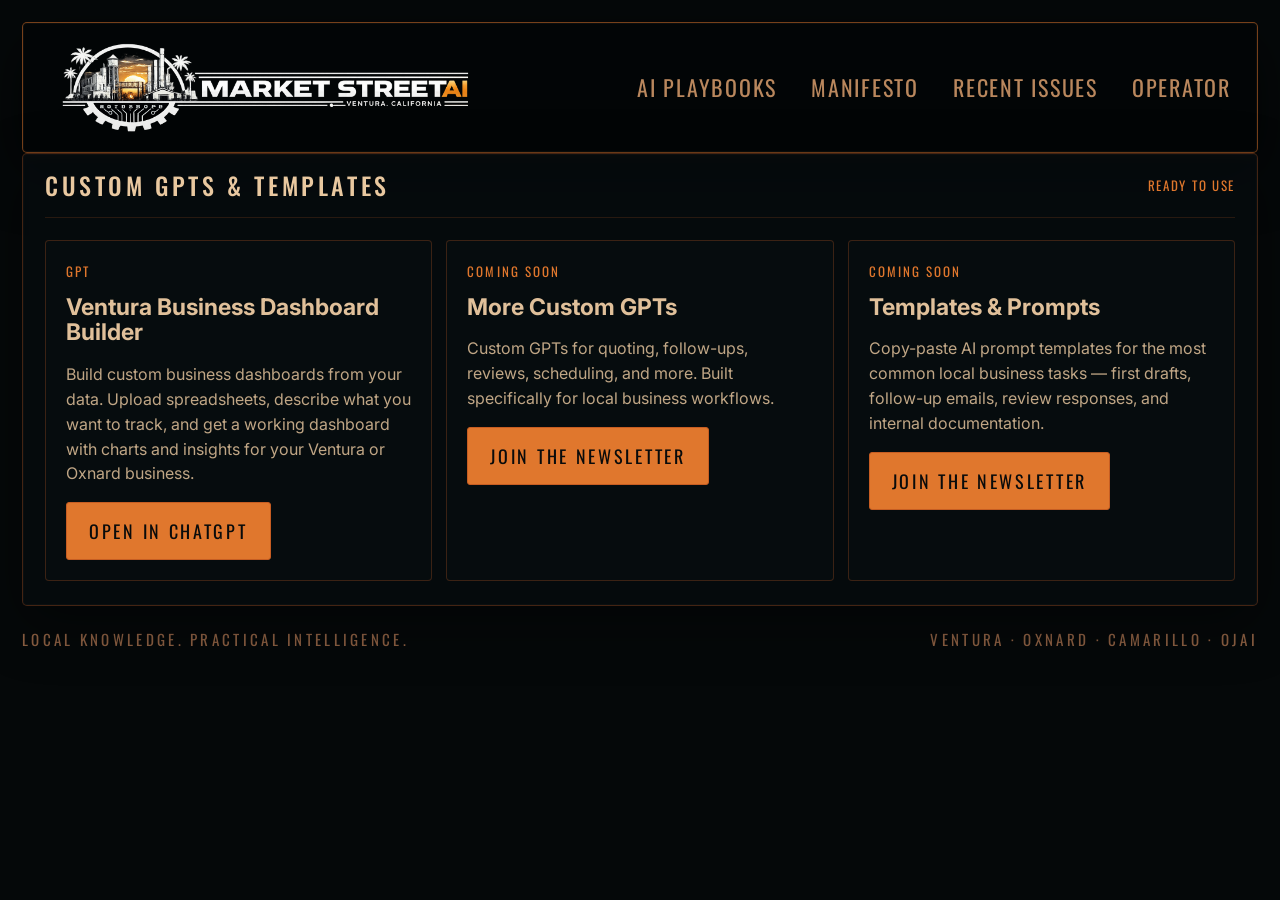
==== gpts.html @ b94c28df "Add Custom GPTs & Templates page with Ventura Business Dashboard Builder - New gpts.html page matchi" ====
<!DOCTYPE html>
<html lang="en">
<head>
  <meta charset="utf-8">
  <meta name="viewport" content="width=device-width, initial-scale=1">
  <title>Custom GPTs &amp; Templates — Market Street AI</title>
  <meta name="description" content="Custom GPTs and templates built for local business workflows. Ready to use, free to access.">
  <link rel="icon" href="data:image/svg+xml,%3Csvg xmlns='http://www.w3.org/2000/svg' viewBox='0 0 64 64'%3E%3Crect width='64' height='64' fill='%23050809'/%3E%3Cpath d='M13 50V14h10l9 19 9-19h10v36H40V34l-6 13h-4l-6-13v16H13Z' fill='%23e0772d'/%3E%3C/svg%3E">
  <link rel="preconnect" href="https://fonts.googleapis.com">
  <link rel="preconnect" href="https://fonts.gstatic.com" crossorigin>
  <link href="https://fonts.googleapis.com/css2?family=Inter:wght@400;500;600;700;800&family=Oswald:wght@400;500;600;700&display=swap" rel="stylesheet">
  <link rel="stylesheet" href="styles.css">
</head>
<body>
  <div class="page-shell">
    <header class="site-header">
      <a class="brand" href="/" aria-label="Market Street AI home">
        <img src="Logos/white.png" alt="Market Street AI">
      </a>
      <nav class="main-nav" aria-label="Primary navigation">
        <a href="/playbooks.html">AI Playbooks</a>
        <a href="/manifesto.html">Manifesto</a>
        <a href="/#sample">Recent Issues</a>
        <a href="/#operator">Operator</a>
      </nav>
    </header>

    <main>
      <section class="sample-section" id="gpts">
        <div class="panel-heading">
          <h2>Custom GPTs &amp; Templates</h2>
          <span>Ready to use</span>
        </div>
        <div class="sample-grid">
          <article class="gpt-card">
            <span class="sample-label">GPT</span>
            <h3>Ventura Business Dashboard Builder</h3>
            <p>Build custom business dashboards from your data. Upload spreadsheets, describe what you want to track, and get a working dashboard with charts and insights for your Ventura or Oxnard business.</p>
            <a class="button" href="https://chatgpt.com/g/g-6a398227e03c81919b5d476252c64c18-ventura-business-dashboard-builder" target="_blank" rel="noopener">Open in ChatGPT</a>
          </article>

          <article class="gpt-card">
            <span class="sample-label">Coming Soon</span>
            <h3>More Custom GPTs</h3>
            <p>Custom GPTs for quoting, follow-ups, reviews, scheduling, and more. Built specifically for local business workflows.</p>
            <a class="button" href="/">Join the Newsletter</a>
          </article>

          <article class="gpt-card">
            <span class="sample-label">Coming Soon</span>
            <h3>Templates &amp; Prompts</h3>
            <p>Copy-paste AI prompt templates for the most common local business tasks — first drafts, follow-up emails, review responses, and internal documentation.</p>
            <a class="button" href="/">Join the Newsletter</a>
          </article>
        </div>
      </section>
    </main>

    <footer class="site-footer">
      <span>Local Knowledge. Practical Intelligence.</span>
      <span>Ventura · Oxnard · Camarillo · Ojai</span>
    </footer>
  </div>
  <script src="script.js"></script>
</body>
</html>
---- styles.css ----
:root {
  --bg: #050809;
  --panel: rgba(7, 13, 15, 0.68);
  --panel-strong: rgba(10, 18, 20, 0.76);
  --accent: #e0772d;
  --accent-dark: #c65d22;
  --text: #e9c8a0;
  --muted: #b9875d;
  --dim: #8d6043;
  --line: rgba(198, 93, 34, 0.32);
  --line-soft: rgba(198, 93, 34, 0.18);
  --shadow: 0 18px 56px rgba(0, 0, 0, 0.42);
}

* {
  box-sizing: border-box;
}

html {
  min-height: 100%;
  background: var(--bg);
  scroll-behavior: smooth;
}

body {
  min-height: 100vh;
  margin: 0;
  color: var(--text);
  font-family: Inter, -apple-system, BlinkMacSystemFont, "Segoe UI", sans-serif;
  background: #050809;
}

body::before {
  content: "";
  position: fixed;
  inset: 0;
  z-index: -2;
  background:
    linear-gradient(rgba(5, 8, 9, 0.5), rgba(5, 8, 9, 0.68)),
    radial-gradient(circle at 52% 0%, rgba(224, 119, 45, 0.1), transparent 34%),
    url("Assets /Market Street Ai Website/market street AI web page on progress/Can_you_recreate_this_in_202605091921_compressed.jpeg") center / cover no-repeat;
}

body::after {
  content: "";
  position: fixed;
  inset: 0;
  z-index: -1;
  background:
    linear-gradient(rgba(224, 119, 45, 0.04) 1px, transparent 1px),
    linear-gradient(90deg, rgba(224, 119, 45, 0.04) 1px, transparent 1px);
  background-size: 42px 42px;
  opacity: 0.38;
  pointer-events: none;
}

a {
  color: inherit;
  text-decoration: none;
}

button,
input {
  font: inherit;
}

.page-shell {
  width: min(1240px, calc(100% - 44px));
  margin: 0 auto;
  padding: 22px 0 0;
}

.site-header,
.hero,
.value-strip article,
 .sample-section,
.operator-note,
.issue-card {
  background: var(--panel);
  border: 1px solid var(--line);
  border-radius: 5px;
  box-shadow: var(--shadow), inset 0 0 0 1px rgba(233, 200, 160, 0.025);
  backdrop-filter: blur(5px);
}

.site-header {
  min-height: 104px;
  display: flex;
  align-items: center;
  justify-content: space-between;
  gap: 30px;
  padding: 16px 26px;
  background: rgba(3, 6, 7, 0.94);
  border-color: rgba(224, 119, 45, 0.52);
  box-shadow: 0 18px 56px rgba(0, 0, 0, 0.58), inset 0 0 0 1px rgba(233, 200, 160, 0.04);
}

.brand,
.main-nav,
.kicker,
.button,
.issue-card-header,
.value-strip span,
.panel-heading,
.sample-label,
.site-footer {
  font-family: Oswald, Inter, sans-serif;
  text-transform: uppercase;
}

.brand {
  display: block;
  width: min(430px, 48vw);
}

.brand img {
  display: block;
  width: 100%;
  height: auto;
}

.main-nav {
  display: flex;
  justify-content: flex-end;
  gap: 34px;
  color: var(--muted);
  font-size: 22px;
  letter-spacing: 0.08em;
}

.main-nav a:hover {
  color: var(--accent);
}

.hero {
  display: grid;
  grid-template-columns: minmax(0, 1fr) 360px;
  gap: 34px;
  align-items: stretch;
  margin-top: 14px;
  padding: 58px;
  position: relative;
  overflow: hidden;
  background:
    linear-gradient(90deg, rgba(7, 13, 15, 0.82), rgba(7, 13, 15, 0.64)),
    url("Assets /Market Street Ai Website/market street AI web page on progress/Can_you_recreate_this_in_202605091921_compressed.jpeg") center / cover no-repeat;
}

.hero::after {
  content: "";
  position: absolute;
  inset: 18px;
  border: 1px solid rgba(224, 119, 45, 0.12);
  pointer-events: none;
}

.hero-copy,
.issue-card {
  position: relative;
  z-index: 1;
}

.kicker {
  margin: 0 0 22px;
  color: var(--dim);
  letter-spacing: 0.28em;
  font-size: 15px;
}

.hero h1 {
  max-width: 860px;
  margin: 0;
  font-family: Oswald, Inter, sans-serif;
  font-size: clamp(58px, 7vw, 116px);
  line-height: 0.96;
  letter-spacing: 0;
  text-transform: uppercase;
}

.hero-lede {
  max-width: 820px;
  margin: 18px 0 0;
  color: rgba(233, 200, 160, 0.86);
  font-size: clamp(24px, 2.4vw, 36px);
  font-weight: 700;
  line-height: 1.16;
}

.signup-form {
  max-width: 760px;
  margin-top: 34px;
}

.signup-form label {
  display: block;
  margin-bottom: 10px;
  color: var(--accent);
  font-weight: 700;
}

.signup-row {
  display: grid;
  grid-template-columns: minmax(0, 1fr) auto;
  gap: 10px;
}

.signup-row input {
  min-height: 58px;
  width: 100%;
  border: 1px solid rgba(198, 93, 34, 0.5);
  border-radius: 3px;
  background: rgba(5, 8, 9, 0.86);
  color: var(--text);
  padding: 0 18px;
  outline: none;
}

.signup-row input:focus {
  border-color: var(--accent);
  box-shadow: 0 0 0 3px rgba(224, 119, 45, 0.16);
}

.signup-row input::placeholder {
  color: rgba(185, 135, 93, 0.72);
}

.button {
  min-height: 58px;
  display: inline-flex;
  align-items: center;
  justify-content: center;
  border: 1px solid var(--accent-dark);
  border-radius: 3px;
  background: var(--accent);
  color: #090b0b;
  cursor: pointer;
  letter-spacing: 0.15em;
  font-size: 18px;
  padding: 0 22px;
  white-space: nowrap;
}

.button:hover {
  background: #ee8740;
}

.form-note {
  min-height: 22px;
  margin: 10px 0 0;
  color: var(--dim);
  font-size: 14px;
}

.form-note.is-success {
  color: var(--accent);
}

.issue-card {
  min-height: 100%;
  padding: 24px;
  background: var(--panel-strong);
}

.issue-card-header {
  display: flex;
  justify-content: space-between;
  gap: 18px;
  padding-bottom: 18px;
  border-bottom: 1px solid var(--line-soft);
  letter-spacing: 0.12em;
}

.issue-card-header span {
  color: var(--dim);
  font-size: 13px;
}

.issue-card-header strong {
  color: var(--accent);
  font-size: 14px;
  font-weight: 500;
}

.issue-card ul {
  list-style: none;
  margin: 0;
  padding: 14px 0 0;
}

.issue-card li {
  display: grid;
  grid-template-columns: 42px 1fr;
  gap: 14px;
  padding: 18px 0;
  border-bottom: 1px solid var(--line-soft);
}

.issue-card li:last-child {
  border-bottom: 0;
}

.issue-card li span {
  display: grid;
  place-items: center;
  width: 38px;
  height: 38px;
  border: 1px solid var(--accent-dark);
  color: var(--accent);
  font-family: Oswald, sans-serif;
}

.issue-card li strong {
  align-self: center;
  color: rgba(233, 200, 160, 0.95);
  font-size: 17px;
  line-height: 1.35;
}

.value-strip {
  display: grid;
  grid-template-columns: repeat(3, minmax(0, 1fr));
  gap: 14px;
  margin: 14px 0;
}

.value-strip article {
  min-height: 260px;
  padding: 22px;
  display: flex;
  flex-direction: column;
}

.value-strip article.has-link {
  padding: 26px 28px;
}

.value-strip article.has-link h2 {
  font-size: 26px;
  margin-bottom: 6px;
}

.value-strip article.has-link p {
  font-size: 17px;
  line-height: 1.5;
  color: rgba(233, 200, 160, 0.82);
}

.value-strip article.has-link .read-more {
  display: inline-block;
  margin-top: auto;
  padding-top: 14px;
  color: var(--accent);
  font-family: Oswald, Inter, sans-serif;
  text-transform: uppercase;
  font-size: 14px;
  letter-spacing: 0.14em;
  text-decoration: none;
  transition: color 0.2s ease;
}

.value-strip article.has-link .read-more:hover {
  color: #ee8740;
}

.value-strip span,
.sample-label {
  display: inline-block;
  color: var(--accent);
  font-size: 13px;
  letter-spacing: 0.16em;
}

.value-strip h2,
.content-section h2,
.operator-note h2 {
  margin: 16px 0 0;
  font-family: Oswald, Inter, sans-serif;
  text-transform: uppercase;
  letter-spacing: 0;
}

.value-strip h2 {
  font-size: 30px;
  line-height: 1.05;
}

.value-strip h2 a {
  color: var(--text);
  transition: color 0.2s ease;
}

.value-strip h2 a:hover {
  color: var(--accent);
}

.value-strip p,
.check-list p,
.sample-grid p,
.operator-note p {
  color: rgba(233, 200, 160, 0.82);
  line-height: 1.55;
}

.content-section {
  display: grid;
  grid-template-columns: 0.8fr 1.2fr;
  gap: 42px;
  align-items: start;
  padding: 48px 8px;
}

.content-section h2,
.operator-note h2 {
  font-size: clamp(42px, 5vw, 72px);
  line-height: 0.98;
}

.check-list {
  display: grid;
  gap: 12px;
}

.check-list p {
  display: grid;
  grid-template-columns: 16px 1fr;
  gap: 14px;
  margin: 0;
  padding: 18px 0;
  border-bottom: 1px solid var(--line-soft);
  font-size: 18px;
}

.check-list span {
  width: 10px;
  height: 10px;
  margin-top: 9px;
  background: var(--accent);
}

.sample-section {
  padding: 0 22px 24px;
}

.panel-heading {
  min-height: 64px;
  display: flex;
  align-items: center;
  justify-content: space-between;
  gap: 18px;
  border-bottom: 1px solid var(--line-soft);
}

.panel-heading h2 {
  margin: 0;
  font-size: 24px;
  font-weight: 500;
  letter-spacing: 0.15em;
}

.panel-heading span {
  color: var(--accent);
  font-size: 13px;
  letter-spacing: 0.13em;
}

.sample-grid {
  display: grid;
  grid-template-columns: repeat(3, minmax(0, 1fr));
  gap: 14px;
  padding-top: 22px;
}

.sample-grid article {
  min-height: 220px;
  padding: 20px;
  background: rgba(8, 15, 17, 0.72);
  border: 1px solid rgba(198, 93, 34, 0.28);
  border-radius: 4px;
}

.sample-grid h3 {
  margin: 14px 0 0;
  color: rgba(233, 200, 160, 0.96);
  font-size: 23px;
  line-height: 1.12;
}

.operator-note {
  display: grid;
  grid-template-columns: 1fr;
  gap: 26px;
  align-items: center;
  margin-top: 14px;
  padding: 42px;
}

.operator-copy p:last-child {
  max-width: 840px;
  margin-bottom: 0;
  font-size: 18px;
}

.operator-portrait {
  margin: 0;
  justify-self: start;
  width: min(100%, 900px);
  overflow: hidden;
  border: 1px solid rgba(198, 93, 34, 0.38);
  border-radius: 4px;
  background: rgba(8, 15, 17, 0.72);
  box-shadow: 0 18px 44px rgba(0, 0, 0, 0.34);
}

.operator-portrait img {
  width: 100%;
  height: auto;
  display: block;
  filter: contrast(1.04) brightness(0.9);
}

.site-footer {
  display: flex;
  justify-content: space-between;
  gap: 24px;
  padding: 22px 0 28px;
  color: var(--dim);
  font-size: 15px;
  letter-spacing: 0.22em;
}

@media (max-width: 980px) {
  .site-header,
  .hero,
  .content-section,
  .site-footer {
    grid-template-columns: 1fr;
  }

  .site-header,
  .site-footer {
    align-items: flex-start;
    flex-direction: column;
  }

  .main-nav {
    justify-content: flex-start;
    flex-wrap: wrap;
  }

  .hero {
    padding: 38px 24px;
  }

  .value-strip,
  .sample-grid {
    grid-template-columns: 1fr;
  }

  .content-section {
    gap: 20px;
  }
}

@media (max-width: 640px) {
  .page-shell {
    width: min(100% - 24px, 1240px);
    padding-top: 12px;
  }

  .site-header {
    padding: 18px;
  }

  .brand {
    width: min(100%, 310px);
  }

  .main-nav {
    gap: 12px 16px;
    font-size: 16px;
  }

  .hero {
    padding: 30px 18px;
  }

  .hero h1 {
    font-size: clamp(44px, 16vw, 62px);
  }

  .hero-lede,
  .check-list p,
  .operator-copy p:last-child {
    font-size: 16px;
  }

  .hero-lede {
    margin-top: 14px;
    font-size: 21px;
    line-height: 1.22;
  }

  .signup-row {
    grid-template-columns: 1fr;
  }

  .button {
    width: 100%;
  }

  .issue-card,
  .operator-note {
    padding: 22px;
  }

  .operator-note {
    grid-template-columns: 1fr;
  }

  .operator-portrait {
    justify-self: start;
    width: 100%;
  }

  .content-section {
    padding: 34px 0;
  }

  .panel-heading {
    align-items: flex-start;
    flex-direction: column;
    justify-content: center;
    padding: 16px 0;
  }

  .site-footer {
    font-size: 12px;
    line-height: 1.5;
  }
}

/* Expandable issue details */
.sample-grid article details {
  margin-top: auto;
}

.sample-grid article summary {
  display: inline-block;
  margin-top: 14px;
  padding-top: 14px;
  color: var(--accent);
  font-family: Oswald, Inter, sans-serif;
  text-transform: uppercase;
  font-size: 14px;
  letter-spacing: 0.14em;
  cursor: pointer;
  border-top: 1px solid var(--line-soft);
  transition: color 0.2s ease;
  list-style: none;
}

.sample-grid article summary::-webkit-details-marker {
  display: none;
}

.sample-grid article summary:hover {
  color: #ee8740;
}

.sample-grid article summary::after {
  content: " \2192";
  transition: transform 0.2s ease;
  display: inline-block;
}

.sample-grid article details[open] summary::after {
  transform: rotate(90deg);
}

.sample-grid article details[open] summary {
  border-bottom: 1px solid var(--line-soft);
  padding-bottom: 14px;
}

.issue-body {
  padding-top: 16px;
  max-height: 500px;
  overflow-y: auto;
  font-size: 15px;
  line-height: 1.65;
  color: rgba(233, 200, 160, 0.82);
}

.issue-body h4 {
  margin: 18px 0 8px;
  color: var(--accent);
  font-size: 16px;
  font-family: Oswald, Inter, sans-serif;
  text-transform: uppercase;
  letter-spacing: 0.08em;
}

.issue-body p {
  margin: 0 0 12px;
}

@media (max-width: 980px) {
  .site-header,
  .hero,
  .content-section,
  .site-footer {
    grid-template-columns: 1fr;
  }

  .site-header,
  .site-footer {
    align-items: flex-start;
    flex-direction: column;
  }

  .main-nav {
    justify-content: flex-start;
    flex-wrap: wrap;
  }

  .hero {
    padding: 38px 24px;
  }

  .value-strip,
  .sample-grid {
    grid-template-columns: 1fr;
  }

  .content-section {
    gap: 20px;
  }
}

@media (max-width: 640px) {
  .page-shell {
    width: min(100% - 24px, 1240px);
    padding-top: 12px;
  }

  .site-header {
    padding: 18px;
  }

  .brand {
    width: min(100%, 310px);
  }

  .main-nav {
    gap: 12px 16px;
    font-size: 16px;
  }

  .hero {
    padding: 30px 18px;
  }

  .hero h1 {
    font-size: clamp(44px, 16vw, 62px);
  }

  .hero-lede,
  .check-list p,
  .operator-copy p:last-child {
    font-size: 16px;
  }

  .hero-lede {
    margin-top: 14px;
    font-size: 21px;
    line-height: 1.22;
  }

  .signup-row {
    grid-template-columns: 1fr;
  }

  .button {
    width: 100%;
  }

  .issue-card,
  .operator-note {
    padding: 22px;
  }

  .operator-note {
    grid-template-columns: 1fr;
  }

  .operator-portrait {
    justify-self: start;
    width: 100%;
  }

  .content-section {
    padding: 34px 0;
  }

  .panel-heading {
    align-items: flex-start;
    flex-direction: column;
    justify-content: center;
    padding: 16px 0;
  }

  .site-footer {
    font-size: 12px;
    line-height: 1.5;
  }
}

/* Expandable issue details */
.sample-grid article details {
  margin-top: auto;
}

.sample-grid article summary {
  display: inline-block;
  margin-top: 14px;
  padding-top: 14px;
  color: var(--accent);
  font-family: Oswald, Inter, sans-serif;
  text-transform: uppercase;
  font-size: 14px;
  letter-spacing: 0.14em;
  cursor: pointer;
  border-top: 1px solid var(--line-soft);
  transition: color 0.2s ease;
  list-style: none;
}

.sample-grid article summary::-webkit-details-marker {
  display: none;
}

.sample-grid article summary:hover {
  color: #ee8740;
}

.sample-grid article summary::after {
  content: " \2192";
  transition: transform 0.2s ease;
  display: inline-block;
}

.sample-grid article details[open] summary::after {
  transform: rotate(90deg);
}

.sample-grid article details[open] summary {
  border-bottom: 1px solid var(--line-soft);
  padding-bottom: 14px;
}

.issue-body {
  padding-top: 16px;
  max-height: 500px;
  overflow-y: auto;
  font-size: 15px;
  line-height: 1.65;
  color: rgba(233, 200, 160, 0.82);
}

.issue-body h4 {
  margin: 18px 0 8px;
  color: var(--accent);
  font-size: 16px;
  font-family: Oswald, Inter, sans-serif;
  text-transform: uppercase;
  letter-spacing: 0.08em;
}

.issue-body p {
  margin: 0 0 12px;
}

/* Playbooks page */
.playbook-card {
  display: flex;
  flex-direction: column;
  align-items: stretch;
}

.playbook-preview {
  width: 100%;
  height: auto;
  border-radius: 3px;
  border: 1px solid rgba(198, 93, 34, 0.28);
  margin-bottom: 16px;
  display: block;
  filter: contrast(1.02) brightness(0.95);
  transition: filter 0.2s ease;
}

.playbook-card a:hover .playbook-preview {
  filter: contrast(1.06) brightness(1.05);
}

.playbook-card .button {
  margin-top: auto;
  align-self: flex-start;
  text-decoration: none;
}

.playbook-coming-soon {
  display: flex;
  flex-direction: column;
  height: 100%;
  justify-content: center;
}

.playbook-coming-soon .button {
  margin-top: 20px;
  text-decoration: none;
}

/* Manifesto page */
.manifesto-hero {
  background: var(--panel);
  border: 1px solid var(--line);
  border-radius: 5px;
  box-shadow: var(--shadow), inset 0 0 0 1px rgba(233, 200, 160, 0.025);
  backdrop-filter: blur(5px);
  margin-top: 14px;
  padding: 58px 48px;
  text-align: center;
}

.manifesto-hero h1 {
  font-family: 'Lora', Georgia, serif;
  font-size: clamp(36px, 5vw, 64px);
  font-weight: 700;
  color: var(--text);
  line-height: 1.15;
  margin: 0;
}

.manifesto-body {
  max-width: 780px;
  margin: 40px auto;
  padding: 0 32px;
}

.manifesto-body p {
  font-family: 'Lora', Georgia, serif;
  font-size: 19px;
  line-height: 1.85;
  color: rgba(233, 200, 160, 0.88);
  margin-bottom: 28px;
}

.manifesto-principles {
  max-width: 780px;
  margin: 40px auto;
  padding: 0 32px;
}

.manifesto-principles-header {
  font-family: Oswald, Inter, sans-serif;
  font-size: 13px;
  font-weight: 700;
  letter-spacing: 0.14em;
  text-transform: uppercase;
  color: var(--accent);
  margin-bottom: 36px;
  padding-bottom: 14px;
  border-bottom: 1px solid var(--line-soft);
}

.principle {
  display: grid;
  grid-template-columns: 48px 1fr;
  gap: 0 24px;
  margin-bottom: 48px;
  align-items: start;
}

.principle-num {
  font-family: Oswald, sans-serif;
  font-size: 28px;
  font-weight: 700;
  color: var(--dim);
  line-height: 1.2;
  padding-top: 2px;
}

.principle-body h3 {
  font-family: Oswald, Inter, sans-serif;
  font-size: 16px;
  font-weight: 700;
  color: var(--accent);
  text-transform: uppercase;
  letter-spacing: 0.06em;
  margin-bottom: 10px;
}

.principle-body p {
  font-family: 'Lora', Georgia, serif;
  font-size: 17px;
  color: rgba(233, 200, 160, 0.82);
  line-height: 1.8;
  margin: 0;
}

.manifesto-closing {
  max-width: 780px;
  margin: 20px auto 40px;
  padding: 0 32px;
}

.manifesto-closing-box {
  background: rgba(3, 6, 7, 0.92);
  border: 1px solid var(--accent-dark);
  border-radius: 4px;
  padding: 48px 52px;
}

.manifesto-closing-box p {
  font-family: 'Lora', Georgia, serif;
  color: rgba(233, 200, 160, 0.78);
  font-size: 18px;
  line-height: 1.8;
  margin-bottom: 24px;
}

.manifesto-closing-box p:last-of-type {
  margin-bottom: 36px;
}

.manifesto-sig {
  border-top: 1px solid rgba(224, 119, 45, 0.18);
  padding-top: 24px;
}

.manifesto-sig .name {
  font-family: Oswald, sans-serif;
  font-size: 17px;
  font-weight: 700;
  color: var(--text);
  margin-bottom: 4px;
}

.manifesto-sig .title {
  font-family: Oswald, sans-serif;
  font-size: 14px;
  color: var(--accent);
  letter-spacing: 0.04em;
}

.manifesto-sig .contact {
  font-size: 14px;
  color: var(--dim);
  margin-top: 6px;
}

.manifesto-sig .contact a {
  color: var(--dim);
  text-decoration: none;
}

.manifesto-sig .contact a:hover {
  color: var(--accent);
}

.manifesto-attribution {
  max-width: 780px;
  margin: 0 auto 60px;
  padding: 0 32px;
}

.manifesto-attribution p {
  font-size: 13px;
  color: var(--dim);
  line-height: 1.6;
  font-style: italic;
}

.manifesto-attribution a {
  color: var(--dim);
  text-decoration: underline;
}

.manifesto-attribution a:hover {
  color: var(--accent);
}

@media (max-width: 640px) {
  .manifesto-hero,
  .manifesto-body,
  .manifesto-principles,
  .manifesto-closing,
  .manifesto-attribution {
    padding-left: 20px;
    padding-right: 20px;
  }

  .manifesto-hero {
    padding: 36px 20px;
  }

  .manifesto-closing-box {
    padding: 32px 24px;
  }

  .principle {
    grid-template-columns: 36px 1fr;
    gap: 0 16px;
  }
}
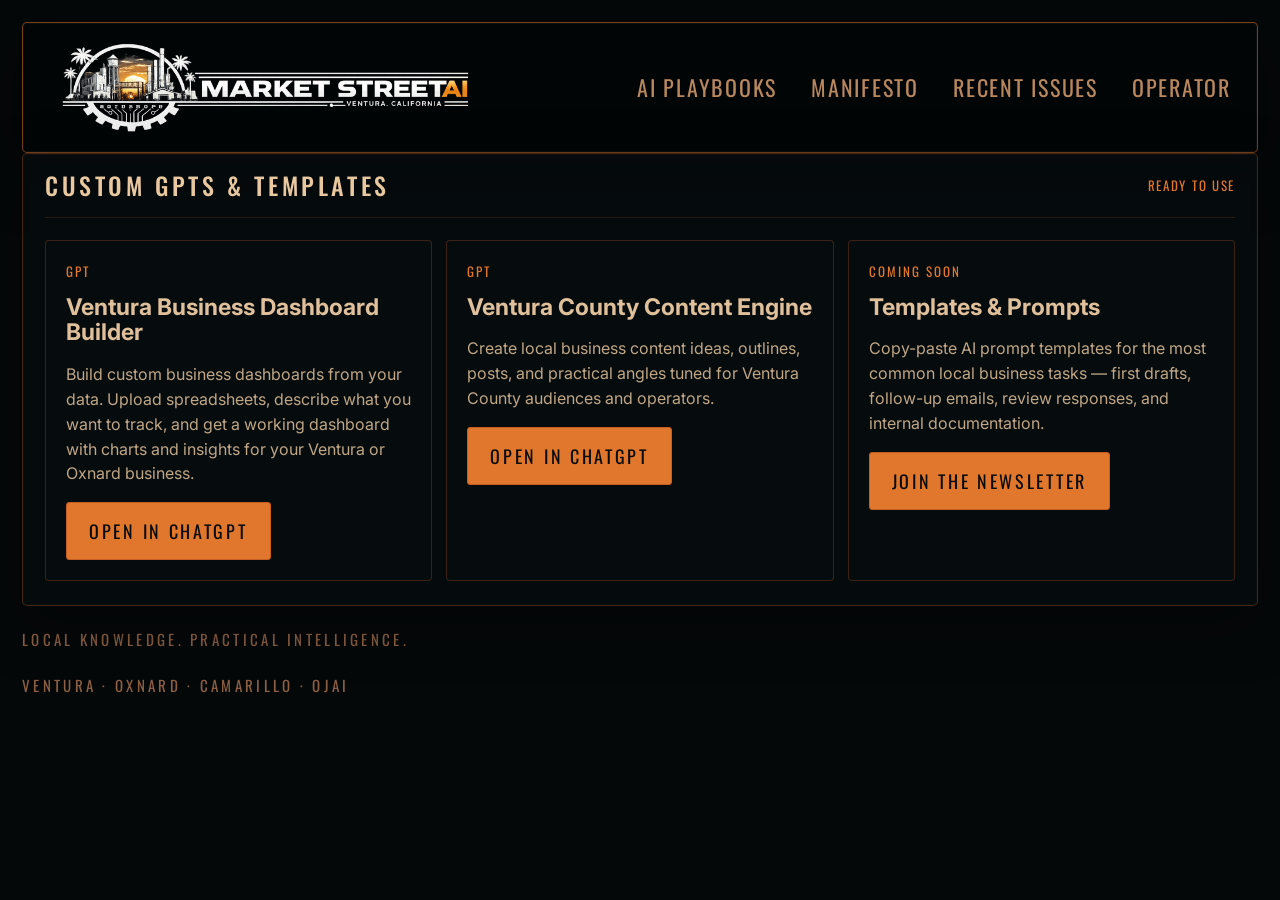
==== commit 0f1b8475: "Add Ventura County Content Engine GPT" ====
--- a/gpts.html
+++ b/gpts.html
@@ -40,10 +40,10 @@
           </article>
 
           <article class="gpt-card">
-            <span class="sample-label">Coming Soon</span>
-            <h3>More Custom GPTs</h3>
-            <p>Custom GPTs for quoting, follow-ups, reviews, scheduling, and more. Built specifically for local business workflows.</p>
-            <a class="button" href="/">Join the Newsletter</a>
+            <span class="sample-label">GPT</span>
+            <h3>Ventura County Content Engine</h3>
+            <p>Create local business content ideas, outlines, posts, and practical angles tuned for Ventura County audiences and operators.</p>
+            <a class="button" href="https://chatgpt.com/g/g-6a44c9c327a0819193c24d9e8611aae6-ventura-county-content-engine" target="_blank" rel="noopener">Open in ChatGPT</a>
           </article>
 
           <article class="gpt-card">
@@ -63,4 +63,4 @@
   </div>
   <script src="script.js"></script>
 </body>
-</html>+</html>
--- a/styles.css
+++ b/styles.css
@@ -38,7 +38,7 @@
   background:
     linear-gradient(rgba(5, 8, 9, 0.5), rgba(5, 8, 9, 0.68)),
     radial-gradient(circle at 52% 0%, rgba(224, 119, 45, 0.1), transparent 34%),
-    url("Assets /Market Street Ai Website/market street AI web page on progress/Can_you_recreate_this_in_202605091921_compressed.jpeg") center / cover no-repeat;
+    url("Assets /Market Street Ai Website/market street AI web page on progress/Can_you_recreate_this_in_202605091921_v2.jpeg") center / cover no-repeat;
 }
 
 body::after {
@@ -143,7 +143,7 @@
   overflow: hidden;
   background:
     linear-gradient(90deg, rgba(7, 13, 15, 0.82), rgba(7, 13, 15, 0.64)),
-    url("Assets /Market Street Ai Website/market street AI web page on progress/Can_you_recreate_this_in_202605091921_compressed.jpeg") center / cover no-repeat;
+    url("Assets /Market Street Ai Website/market street AI web page on progress/Can_you_recreate_this_in_202605091921_v2.jpeg") center / cover no-repeat;
 }
 
 .hero::after {
@@ -316,6 +316,102 @@
   line-height: 1.35;
 }
 
+.issue-card li a {
+  display: grid;
+  grid-template-columns: 92px 1fr;
+  gap: 6px;
+  column-gap: 14px;
+  align-self: center;
+  align-items: center;
+}
+
+.issue-card li a:hover strong {
+  color: var(--accent);
+}
+
+.issue-card li small {
+  color: var(--dim);
+  font-family: Oswald, sans-serif;
+  font-size: 12px;
+  letter-spacing: 0.08em;
+  line-height: 1.25;
+  text-transform: uppercase;
+}
+
+.featured-video {
+  display: grid;
+  gap: 10px;
+  padding-top: 18px;
+}
+
+.featured-video-thumb {
+  display: block;
+  aspect-ratio: 16 / 9;
+  overflow: hidden;
+  border: 1px solid rgba(198, 93, 34, 0.38);
+  border-radius: 3px;
+}
+
+.featured-video img {
+  width: 100%;
+  height: 100%;
+  display: block;
+  object-fit: cover;
+  object-position: center center;
+}
+
+.featured-video span,
+.featured-video small {
+  color: var(--dim);
+  font-family: Oswald, sans-serif;
+  font-size: 12px;
+  letter-spacing: 0.08em;
+  line-height: 1.25;
+  text-transform: uppercase;
+}
+
+.featured-video strong {
+  color: rgba(233, 200, 160, 0.95);
+  font-size: 20px;
+  line-height: 1.18;
+}
+
+.featured-video:hover strong,
+.sample-grid h3 a:hover {
+  color: var(--accent);
+}
+
+.video-summary {
+  margin: 16px 0 0;
+  color: rgba(233, 200, 160, 0.82);
+  font-size: 15px;
+  line-height: 1.52;
+}
+
+.issue-card li img,
+.video-thumb {
+  width: 92px;
+  aspect-ratio: 16 / 9;
+  border: 1px solid rgba(198, 93, 34, 0.38);
+  border-radius: 3px;
+  background: rgba(8, 15, 17, 0.72);
+}
+
+.issue-card li img {
+  display: block;
+  height: auto;
+  object-fit: cover;
+}
+
+.video-thumb {
+  display: grid;
+  place-items: center;
+  color: var(--accent);
+  font-family: Oswald, sans-serif;
+  font-size: 18px;
+  letter-spacing: 0.08em;
+}
+
 .value-strip {
   display: grid;
   grid-template-columns: repeat(3, minmax(0, 1fr));
@@ -519,13 +615,29 @@
 }
 
 .site-footer {
-  display: flex;
-  justify-content: space-between;
+  display: grid;
   gap: 24px;
   padding: 22px 0 28px;
   color: var(--dim);
   font-size: 15px;
   letter-spacing: 0.22em;
+}
+
+.footer-main {
+  display: flex;
+  justify-content: space-between;
+  gap: 24px;
+}
+
+.footer-fine-print {
+  justify-self: center;
+  color: rgba(141, 96, 67, 0.82);
+  font-size: 11px;
+  letter-spacing: 0.18em;
+}
+
+.footer-fine-print:hover {
+  color: var(--accent);
 }
 
 @media (max-width: 980px) {
@@ -540,6 +652,15 @@
   .site-footer {
     align-items: flex-start;
     flex-direction: column;
+  }
+
+  .footer-main {
+    align-items: flex-start;
+    flex-direction: column;
+  }
+
+  .footer-fine-print {
+    justify-self: start;
   }
 
   .main-nav {
@@ -702,117 +823,6 @@
 
 .issue-body p {
   margin: 0 0 12px;
-}
-
-@media (max-width: 980px) {
-  .site-header,
-  .hero,
-  .content-section,
-  .site-footer {
-    grid-template-columns: 1fr;
-  }
-
-  .site-header,
-  .site-footer {
-    align-items: flex-start;
-    flex-direction: column;
-  }
-
-  .main-nav {
-    justify-content: flex-start;
-    flex-wrap: wrap;
-  }
-
-  .hero {
-    padding: 38px 24px;
-  }
-
-  .value-strip,
-  .sample-grid {
-    grid-template-columns: 1fr;
-  }
-
-  .content-section {
-    gap: 20px;
-  }
-}
-
-@media (max-width: 640px) {
-  .page-shell {
-    width: min(100% - 24px, 1240px);
-    padding-top: 12px;
-  }
-
-  .site-header {
-    padding: 18px;
-  }
-
-  .brand {
-    width: min(100%, 310px);
-  }
-
-  .main-nav {
-    gap: 12px 16px;
-    font-size: 16px;
-  }
-
-  .hero {
-    padding: 30px 18px;
-  }
-
-  .hero h1 {
-    font-size: clamp(44px, 16vw, 62px);
-  }
-
-  .hero-lede,
-  .check-list p,
-  .operator-copy p:last-child {
-    font-size: 16px;
-  }
-
-  .hero-lede {
-    margin-top: 14px;
-    font-size: 21px;
-    line-height: 1.22;
-  }
-
-  .signup-row {
-    grid-template-columns: 1fr;
-  }
-
-  .button {
-    width: 100%;
-  }
-
-  .issue-card,
-  .operator-note {
-    padding: 22px;
-  }
-
-  .operator-note {
-    grid-template-columns: 1fr;
-  }
-
-  .operator-portrait {
-    justify-self: start;
-    width: 100%;
-  }
-
-  .content-section {
-    padding: 34px 0;
-  }
-
-  .panel-heading {
-    align-items: flex-start;
-    flex-direction: column;
-    justify-content: center;
-    padding: 16px 0;
-  }
-
-  .site-footer {
-    font-size: 12px;
-    line-height: 1.5;
-  }
 }
 
 /* Expandable issue details */
@@ -1113,3 +1123,42 @@
     gap: 0 16px;
   }
 }
+
+/* Fix top nav links - spacing and animated underline */
+.main-nav a {
+  display: inline-block;
+  position: relative;
+  padding: 4px 0;
+  transition: color 0.2s ease;
+}
+
+.main-nav a::after {
+  content: '';
+  position: absolute;
+  bottom: -2px;
+  left: 0;
+  width: 0;
+  height: 2px;
+  background: var(--accent);
+  transition: width 0.3s ease;
+}
+
+.main-nav a:hover::after {
+  width: 100%;
+}
+
+@media (max-width: 1024px) {
+  .main-nav {
+    gap: 24px;
+    font-size: 20px;
+  }
+}
+
+@media (max-width: 640px) {
+  .main-nav {
+    gap: 16px;
+    font-size: 18px;
+    flex-wrap: wrap;
+    justify-content: center;
+  }
+}
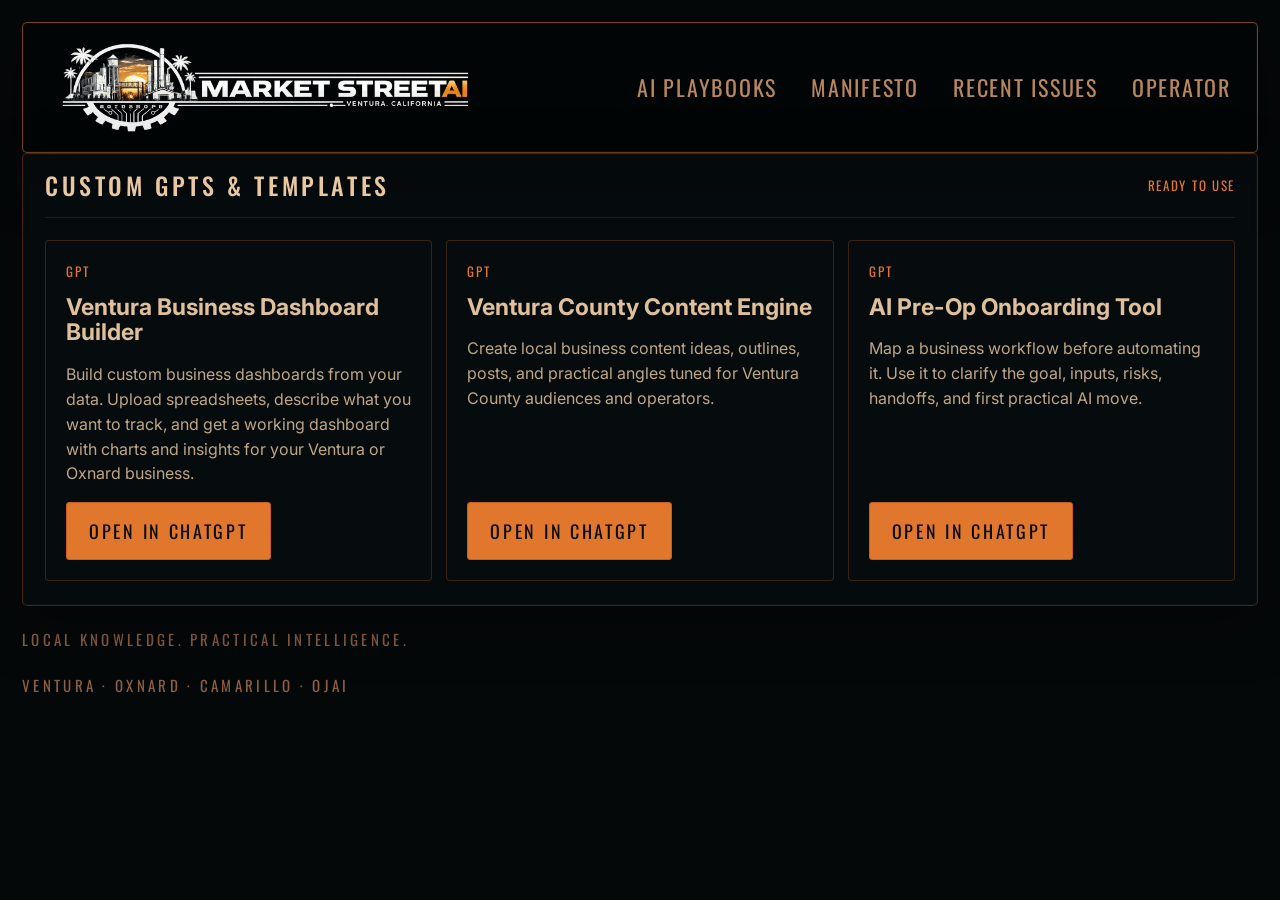
==== commit d2720773: "Add AI Pre-Op Onboarding GPT" ====
--- a/gpts.html
+++ b/gpts.html
@@ -47,10 +47,10 @@
           </article>
 
           <article class="gpt-card">
-            <span class="sample-label">Coming Soon</span>
-            <h3>Templates &amp; Prompts</h3>
-            <p>Copy-paste AI prompt templates for the most common local business tasks — first drafts, follow-up emails, review responses, and internal documentation.</p>
-            <a class="button" href="/">Join the Newsletter</a>
+            <span class="sample-label">GPT</span>
+            <h3>AI Pre-Op Onboarding Tool</h3>
+            <p>Map a business workflow before automating it. Use it to clarify the goal, inputs, risks, handoffs, and first practical AI move.</p>
+            <a class="button" href="https://chatgpt.com/g/g-6a44deee45488191ae94df3d60ab2718-ai-pre-op-onboarding-tool" target="_blank" rel="noopener">Open in ChatGPT</a>
           </article>
         </div>
       </section>
--- a/styles.css
+++ b/styles.css
@@ -574,6 +574,17 @@
   border-radius: 4px;
 }
 
+.gpt-card {
+  display: flex;
+  flex-direction: column;
+}
+
+.gpt-card .button {
+  align-self: flex-start;
+  margin-top: auto;
+  text-decoration: none;
+}
+
 .sample-grid h3 {
   margin: 14px 0 0;
   color: rgba(233, 200, 160, 0.96);
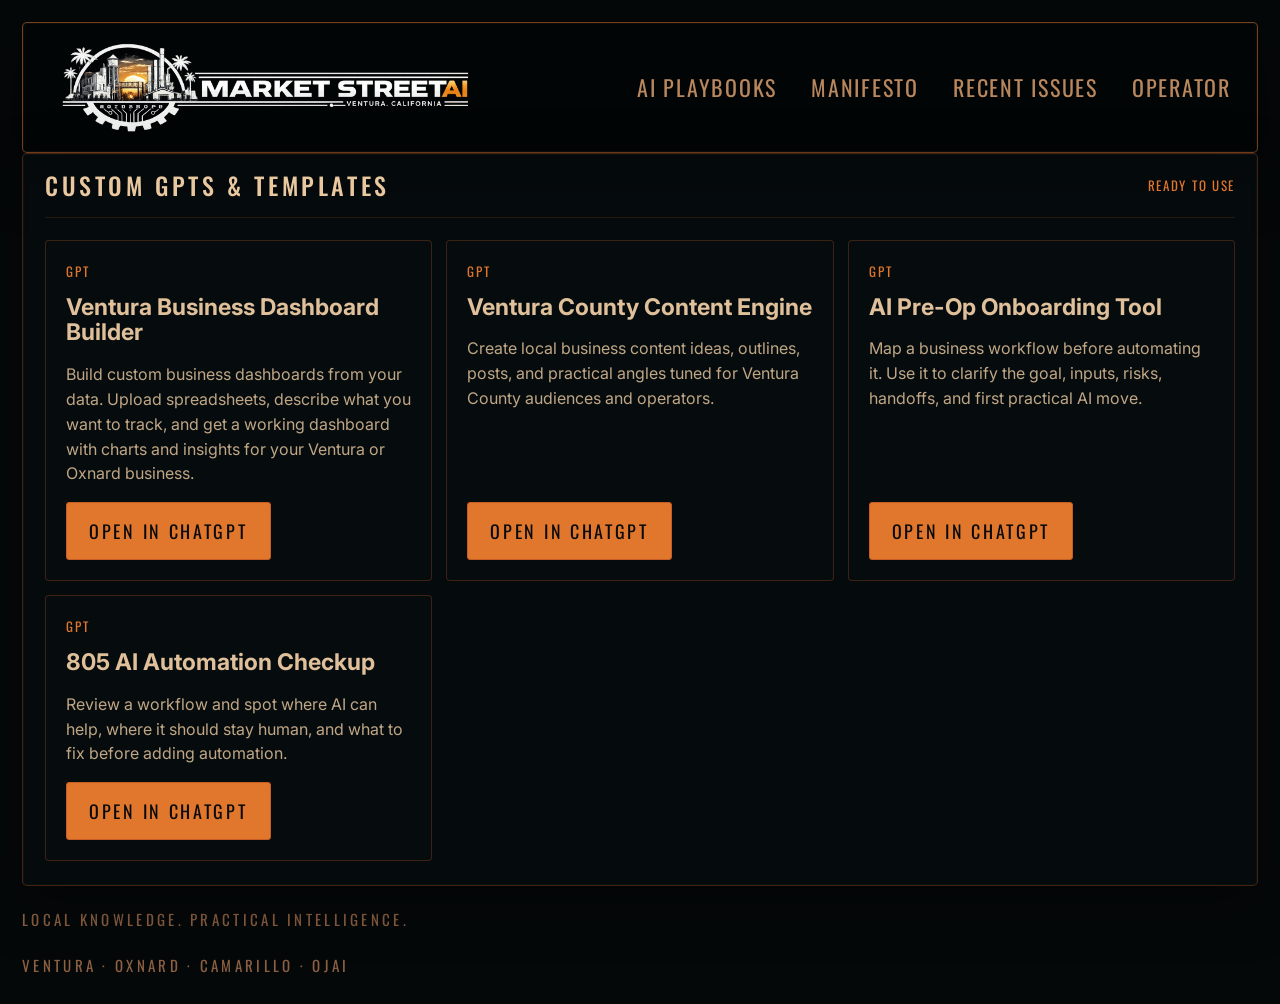
==== commit cac9a69d: "Add 805 AI Automation Checkup GPT" ====
--- a/gpts.html
+++ b/gpts.html
@@ -52,6 +52,13 @@
             <p>Map a business workflow before automating it. Use it to clarify the goal, inputs, risks, handoffs, and first practical AI move.</p>
             <a class="button" href="https://chatgpt.com/g/g-6a44deee45488191ae94df3d60ab2718-ai-pre-op-onboarding-tool" target="_blank" rel="noopener">Open in ChatGPT</a>
           </article>
+
+          <article class="gpt-card">
+            <span class="sample-label">GPT</span>
+            <h3>805 AI Automation Checkup</h3>
+            <p>Review a workflow and spot where AI can help, where it should stay human, and what to fix before adding automation.</p>
+            <a class="button" href="https://chatgpt.com/g/g-6a44e360df208191b0bca48115ed69d0-805-ai-automation-checkup" target="_blank" rel="noopener">Open in ChatGPT</a>
+          </article>
         </div>
       </section>
     </main>
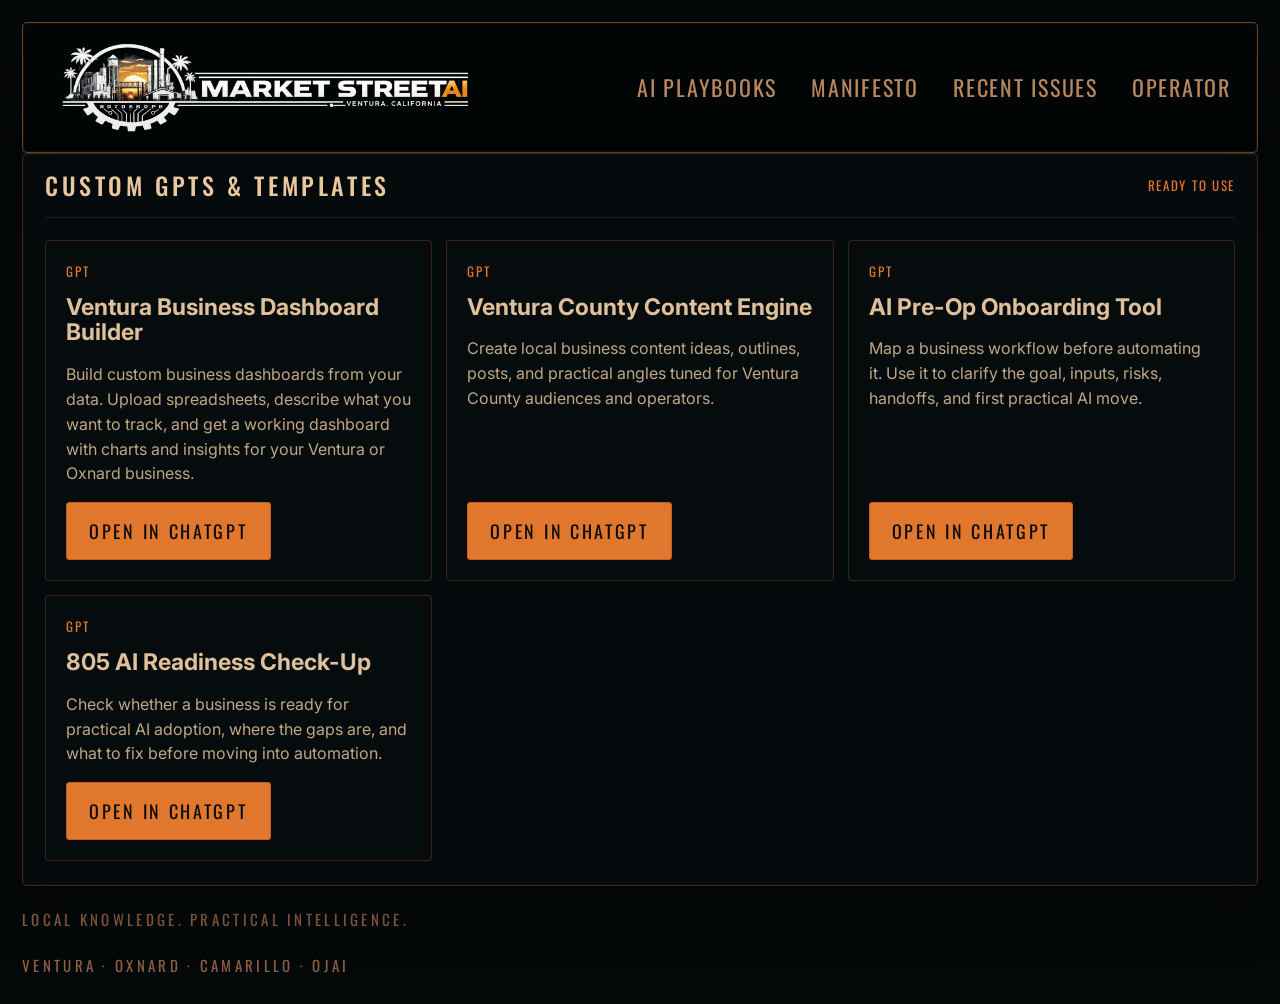
==== commit ae595e66: "Replace automation checkup GPT" ====
--- a/gpts.html
+++ b/gpts.html
@@ -55,9 +55,9 @@
 
           <article class="gpt-card">
             <span class="sample-label">GPT</span>
-            <h3>805 AI Automation Checkup</h3>
-            <p>Review a workflow and spot where AI can help, where it should stay human, and what to fix before adding automation.</p>
-            <a class="button" href="https://chatgpt.com/g/g-6a44e360df208191b0bca48115ed69d0-805-ai-automation-checkup" target="_blank" rel="noopener">Open in ChatGPT</a>
+            <h3>805 AI Readiness Check-Up</h3>
+            <p>Check whether a business is ready for practical AI adoption, where the gaps are, and what to fix before moving into automation.</p>
+            <a class="button" href="https://chatgpt.com/g/g-6a44ea1abec08191a42d0bd367d1dbcc-805-ai-readiness-check-up" target="_blank" rel="noopener">Open in ChatGPT</a>
           </article>
         </div>
       </section>
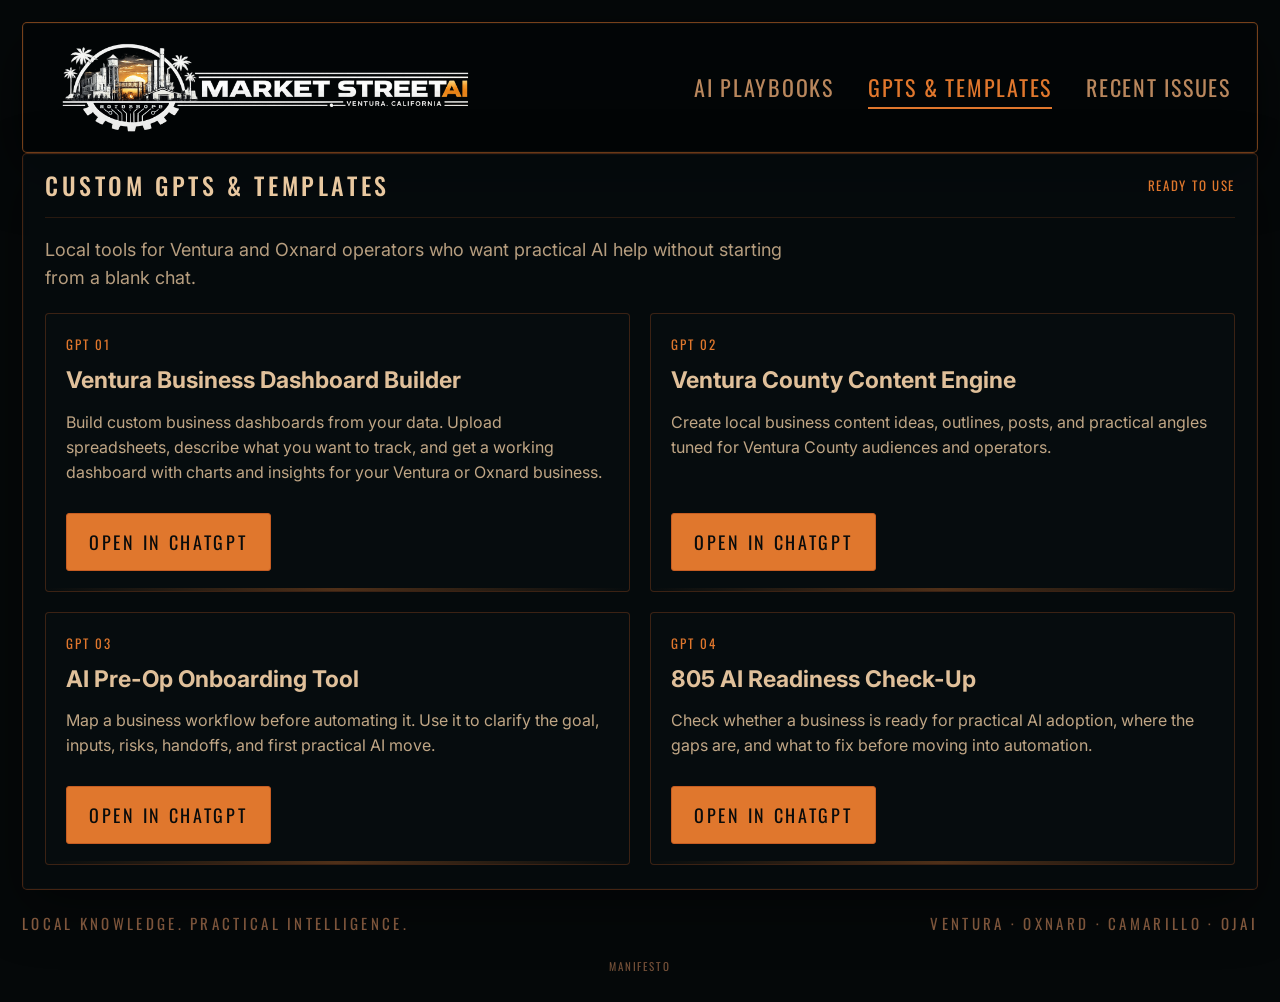
==== commit 61a572c0: "Trial UI UX Pro Max GPTs polish" ====
--- a/gpts.html
+++ b/gpts.html
@@ -19,9 +19,8 @@
       </a>
       <nav class="main-nav" aria-label="Primary navigation">
         <a href="/playbooks.html">AI Playbooks</a>
-        <a href="/manifesto.html">Manifesto</a>
+        <a href="/gpts.html" aria-current="page">GPTs &amp; Templates</a>
         <a href="/#sample">Recent Issues</a>
-        <a href="/#operator">Operator</a>
       </nav>
     </header>
 
@@ -31,30 +30,31 @@
           <h2>Custom GPTs &amp; Templates</h2>
           <span>Ready to use</span>
         </div>
-        <div class="sample-grid">
+        <p class="section-intro">Local tools for Ventura and Oxnard operators who want practical AI help without starting from a blank chat.</p>
+        <div class="sample-grid gpts-grid">
           <article class="gpt-card">
-            <span class="sample-label">GPT</span>
+            <span class="sample-label">GPT 01</span>
             <h3>Ventura Business Dashboard Builder</h3>
             <p>Build custom business dashboards from your data. Upload spreadsheets, describe what you want to track, and get a working dashboard with charts and insights for your Ventura or Oxnard business.</p>
             <a class="button" href="https://chatgpt.com/g/g-6a398227e03c81919b5d476252c64c18-ventura-business-dashboard-builder" target="_blank" rel="noopener">Open in ChatGPT</a>
           </article>
 
           <article class="gpt-card">
-            <span class="sample-label">GPT</span>
+            <span class="sample-label">GPT 02</span>
             <h3>Ventura County Content Engine</h3>
             <p>Create local business content ideas, outlines, posts, and practical angles tuned for Ventura County audiences and operators.</p>
             <a class="button" href="https://chatgpt.com/g/g-6a44c9c327a0819193c24d9e8611aae6-ventura-county-content-engine" target="_blank" rel="noopener">Open in ChatGPT</a>
           </article>
 
           <article class="gpt-card">
-            <span class="sample-label">GPT</span>
+            <span class="sample-label">GPT 03</span>
             <h3>AI Pre-Op Onboarding Tool</h3>
             <p>Map a business workflow before automating it. Use it to clarify the goal, inputs, risks, handoffs, and first practical AI move.</p>
             <a class="button" href="https://chatgpt.com/g/g-6a44deee45488191ae94df3d60ab2718-ai-pre-op-onboarding-tool" target="_blank" rel="noopener">Open in ChatGPT</a>
           </article>
 
           <article class="gpt-card">
-            <span class="sample-label">GPT</span>
+            <span class="sample-label">GPT 04</span>
             <h3>805 AI Readiness Check-Up</h3>
             <p>Check whether a business is ready for practical AI adoption, where the gaps are, and what to fix before moving into automation.</p>
             <a class="button" href="https://chatgpt.com/g/g-6a44ea1abec08191a42d0bd367d1dbcc-805-ai-readiness-check-up" target="_blank" rel="noopener">Open in ChatGPT</a>
@@ -64,8 +64,11 @@
     </main>
 
     <footer class="site-footer">
-      <span>Local Knowledge. Practical Intelligence.</span>
-      <span>Ventura · Oxnard · Camarillo · Ojai</span>
+      <div class="footer-main">
+        <span>Local Knowledge. Practical Intelligence.</span>
+        <span>Ventura · Oxnard · Camarillo · Ojai</span>
+      </div>
+      <a class="footer-fine-print" href="/manifesto.html">Manifesto</a>
     </footer>
   </div>
   <script src="script.js"></script>
--- a/styles.css
+++ b/styles.css
@@ -129,6 +129,10 @@
 }
 
 .main-nav a:hover {
+  color: var(--accent);
+}
+
+.main-nav a[aria-current="page"] {
   color: var(--accent);
 }
 
@@ -559,11 +563,24 @@
   letter-spacing: 0.13em;
 }
 
+.section-intro {
+  max-width: 760px;
+  margin: 18px 0 0;
+  color: rgba(233, 200, 160, 0.78);
+  font-size: 18px;
+  line-height: 1.55;
+}
+
 .sample-grid {
   display: grid;
   grid-template-columns: repeat(3, minmax(0, 1fr));
   gap: 14px;
   padding-top: 22px;
+}
+
+.gpts-grid {
+  grid-template-columns: repeat(2, minmax(0, 1fr));
+  gap: 20px;
 }
 
 .sample-grid article {
@@ -575,14 +592,42 @@
 }
 
 .gpt-card {
+  position: relative;
   display: flex;
   flex-direction: column;
+  min-height: 292px;
+  padding: 28px;
+  overflow: hidden;
+  background:
+    linear-gradient(145deg, rgba(12, 22, 24, 0.92), rgba(5, 8, 9, 0.76)),
+    radial-gradient(circle at 92% 12%, rgba(224, 119, 45, 0.18), transparent 30%);
+  border-color: rgba(224, 119, 45, 0.38);
+  transition: transform 0.22s ease, border-color 0.22s ease, background 0.22s ease;
+}
+
+.gpt-card::after {
+  content: "";
+  position: absolute;
+  inset: auto 0 0;
+  height: 3px;
+  background: linear-gradient(90deg, transparent, rgba(224, 119, 45, 0.8), transparent);
+  opacity: 0.42;
+}
+
+.gpt-card:hover {
+  transform: translateY(-4px);
+  border-color: rgba(224, 119, 45, 0.7);
 }
 
 .gpt-card .button {
   align-self: flex-start;
   margin-top: auto;
   text-decoration: none;
+}
+
+.gpt-card p {
+  max-width: 54ch;
+  margin-bottom: 28px;
 }
 
 .sample-grid h3 {
@@ -1158,6 +1203,10 @@
   width: 100%;
 }
 
+.main-nav a[aria-current="page"]::after {
+  width: 100%;
+}
+
 @media (max-width: 1024px) {
   .main-nav {
     gap: 24px;
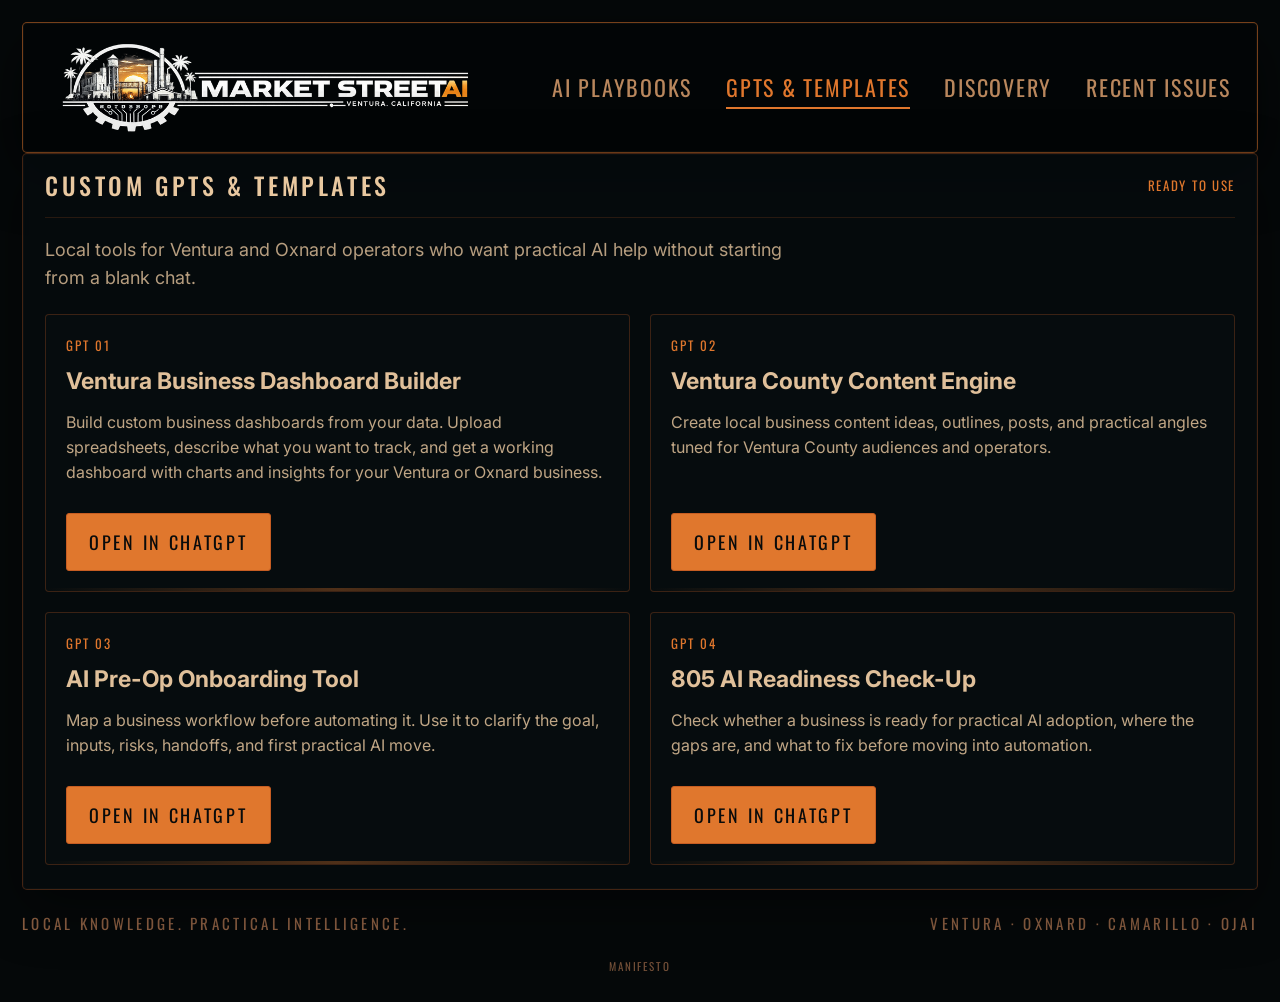
==== commit dca000b3: "Restore Ventura map hero, unify nav, protect internal files - Ventura map back on the homepage: full" ====
--- a/gpts.html
+++ b/gpts.html
@@ -5,6 +5,13 @@
   <meta name="viewport" content="width=device-width, initial-scale=1">
   <title>Custom GPTs &amp; Templates — Market Street AI</title>
   <meta name="description" content="Custom GPTs and templates built for local business workflows. Ready to use, free to access.">
+  <meta property="og:type" content="website">
+  <meta property="og:url" content="https://market-street-ai-website-smoky.vercel.app/gpts.html">
+  <meta property="og:title" content="Custom GPTs &amp; Templates — Market Street AI">
+  <meta property="og:description" content="Custom GPTs and templates built for local business workflows. Ready to use, free to access.">
+  <meta property="og:image" content="https://market-street-ai-website-smoky.vercel.app/Logos/social-preview.png">
+  <meta name="twitter:card" content="summary_large_image">
+  <meta name="theme-color" content="#050809">
   <link rel="icon" href="data:image/svg+xml,%3Csvg xmlns='http://www.w3.org/2000/svg' viewBox='0 0 64 64'%3E%3Crect width='64' height='64' fill='%23050809'/%3E%3Cpath d='M13 50V14h10l9 19 9-19h10v36H40V34l-6 13h-4l-6-13v16H13Z' fill='%23e0772d'/%3E%3C/svg%3E">
   <link rel="preconnect" href="https://fonts.googleapis.com">
   <link rel="preconnect" href="https://fonts.gstatic.com" crossorigin>
@@ -15,11 +22,12 @@
   <div class="page-shell">
     <header class="site-header">
       <a class="brand" href="/" aria-label="Market Street AI home">
-        <img src="Logos/white.png" alt="Market Street AI">
+        <img src="/Logos/white-web.png" width="800" height="180" alt="Market Street AI">
       </a>
       <nav class="main-nav" aria-label="Primary navigation">
         <a href="/playbooks.html">AI Playbooks</a>
         <a href="/gpts.html" aria-current="page">GPTs &amp; Templates</a>
+        <a href="/phase1.html">Discovery</a>
         <a href="/#sample">Recent Issues</a>
       </nav>
     </header>
--- a/styles.css
+++ b/styles.css
@@ -37,8 +37,7 @@
   z-index: -2;
   background:
     linear-gradient(rgba(5, 8, 9, 0.5), rgba(5, 8, 9, 0.68)),
-    radial-gradient(circle at 52% 0%, rgba(224, 119, 45, 0.1), transparent 34%),
-    url("Assets /Market Street Ai Website/market street AI web page on progress/Can_you_recreate_this_in_202605091921_v2.jpeg") center / cover no-repeat;
+    radial-gradient(circle at 52% 0%, rgba(224, 119, 45, 0.1), transparent 34%);
 }
 
 body::after {
@@ -142,12 +141,19 @@
   gap: 34px;
   align-items: stretch;
   margin-top: 14px;
-  padding: 58px;
+  padding: 64px;
   position: relative;
   overflow: hidden;
   background:
-    linear-gradient(90deg, rgba(7, 13, 15, 0.82), rgba(7, 13, 15, 0.64)),
-    url("Assets /Market Street Ai Website/market street AI web page on progress/Can_you_recreate_this_in_202605091921_v2.jpeg") center / cover no-repeat;
+    linear-gradient(90deg, rgba(5, 8, 9, 0.88), rgba(7, 13, 15, 0.58) 52%, rgba(7, 13, 15, 0.42)),
+    radial-gradient(circle at 18% 20%, rgba(224, 119, 45, 0.18), transparent 34%);
+  background-color: #050809;
+  background-image:
+    linear-gradient(90deg, rgba(5, 8, 9, 0.9), rgba(7, 13, 15, 0.58) 52%, rgba(7, 13, 15, 0.42)),
+    radial-gradient(circle at 18% 20%, rgba(224, 119, 45, 0.18), transparent 34%);
+  background-position: 0 0, 0 0;
+  background-size: auto, auto;
+  background-repeat: no-repeat;
 }
 
 .hero::after {
@@ -190,9 +196,28 @@
   line-height: 1.16;
 }
 
+.hero-proof {
+  display: flex;
+  flex-wrap: wrap;
+  gap: 10px;
+  margin-top: 24px;
+}
+
+.hero-proof span {
+  border: 1px solid rgba(224, 119, 45, 0.42);
+  border-radius: 3px;
+  background: rgba(8, 15, 17, 0.72);
+  color: rgba(233, 200, 160, 0.82);
+  font-family: Oswald, Inter, sans-serif;
+  font-size: 13px;
+  letter-spacing: 0.14em;
+  padding: 8px 12px;
+  text-transform: uppercase;
+}
+
 .signup-form {
   max-width: 760px;
-  margin-top: 34px;
+  margin-top: 30px;
 }
 
 .signup-form label {
@@ -260,9 +285,17 @@
 }
 
 .issue-card {
-  min-height: 100%;
-  padding: 24px;
-  background: var(--panel-strong);
+  min-height: 0;
+  padding: 26px;
+  background:
+    linear-gradient(145deg, rgba(12, 22, 24, 0.94), rgba(5, 8, 9, 0.82)),
+    radial-gradient(circle at 95% 10%, rgba(224, 119, 45, 0.16), transparent 34%);
+  border-color: rgba(224, 119, 45, 0.42);
+}
+
+.video-card {
+  align-self: start;
+  padding: 22px;
 }
 
 .issue-card-header {
@@ -345,7 +378,7 @@
 .featured-video {
   display: grid;
   gap: 10px;
-  padding-top: 18px;
+  padding-top: 14px;
 }
 
 .featured-video-thumb {
@@ -386,10 +419,10 @@
 }
 
 .video-summary {
-  margin: 16px 0 0;
+  margin: 12px 0 0;
   color: rgba(233, 200, 160, 0.82);
   font-size: 15px;
-  line-height: 1.52;
+  line-height: 1.42;
 }
 
 .issue-card li img,
@@ -431,7 +464,28 @@
 }
 
 .value-strip article.has-link {
+  position: relative;
   padding: 26px 28px;
+  overflow: hidden;
+  background:
+    linear-gradient(145deg, rgba(12, 22, 24, 0.88), rgba(5, 8, 9, 0.72)),
+    radial-gradient(circle at 95% 0%, rgba(224, 119, 45, 0.12), transparent 32%);
+  border-color: rgba(224, 119, 45, 0.34);
+  transition: transform 0.22s ease, border-color 0.22s ease;
+}
+
+.value-strip article.has-link::after {
+  content: "";
+  position: absolute;
+  inset: auto 0 0;
+  height: 3px;
+  background: linear-gradient(90deg, transparent, rgba(224, 119, 45, 0.72), transparent);
+  opacity: 0.36;
+}
+
+.value-strip article.has-link:hover {
+  transform: translateY(-3px);
+  border-color: rgba(224, 119, 45, 0.62);
 }
 
 .value-strip article.has-link h2 {
@@ -569,6 +623,295 @@
   color: rgba(233, 200, 160, 0.78);
   font-size: 18px;
   line-height: 1.55;
+}
+
+.alignment-hero,
+.alignment-panel {
+  background: var(--panel);
+  border: 1px solid var(--line);
+  border-radius: 5px;
+  box-shadow: var(--shadow), inset 0 0 0 1px rgba(233, 200, 160, 0.025);
+  backdrop-filter: blur(5px);
+}
+
+.alignment-hero {
+  display: grid;
+  grid-template-columns: minmax(0, 1fr) 300px;
+  gap: 34px;
+  align-items: end;
+  margin-top: 14px;
+  padding: 48px;
+  background:
+    linear-gradient(145deg, rgba(12, 22, 24, 0.88), rgba(5, 8, 9, 0.76)),
+    radial-gradient(circle at 92% 8%, rgba(224, 119, 45, 0.16), transparent 30%);
+}
+
+.alignment-hero h1 {
+  max-width: 860px;
+  margin: 0;
+  font-family: Oswald, Inter, sans-serif;
+  font-size: clamp(48px, 6vw, 88px);
+  line-height: 0.98;
+  text-transform: uppercase;
+}
+
+.alignment-hero p {
+  max-width: 760px;
+  color: rgba(233, 200, 160, 0.82);
+  font-size: 20px;
+  line-height: 1.5;
+}
+
+.alignment-note {
+  padding: 22px;
+  border: 1px solid rgba(198, 93, 34, 0.32);
+  border-radius: 4px;
+  background: rgba(5, 8, 9, 0.58);
+}
+
+.alignment-note span,
+.choice-panel > span,
+.phase-lane > span {
+  display: block;
+  color: var(--accent);
+  font-family: Oswald, Inter, sans-serif;
+  font-size: 13px;
+  letter-spacing: 0.14em;
+  text-transform: uppercase;
+}
+
+.alignment-note p {
+  margin: 12px 0 0;
+  font-size: 16px;
+}
+
+.alignment-panel {
+  margin-top: 14px;
+  padding: 0 22px 24px;
+}
+
+.intake-grid,
+.phase-grid {
+  display: grid;
+  gap: 14px;
+  padding-top: 22px;
+}
+
+.intake-grid {
+  grid-template-columns: repeat(2, minmax(0, 1fr));
+}
+
+.phase-grid {
+  grid-template-columns: repeat(4, minmax(0, 1fr));
+}
+
+.choice-panel,
+.phase-lane {
+  display: flex;
+  flex-direction: column;
+  gap: 12px;
+  min-height: 250px;
+  padding: 20px;
+  border: 1px solid rgba(198, 93, 34, 0.28);
+  border-radius: 4px;
+  background: rgba(8, 15, 17, 0.72);
+}
+
+.choice-list {
+  display: grid;
+  gap: 8px;
+}
+
+.choice-list label {
+  display: grid;
+  grid-template-columns: 18px 1fr;
+  gap: 10px;
+  align-items: start;
+  min-height: 0;
+  padding: 10px;
+  border: 1px solid rgba(198, 93, 34, 0.18);
+  border-radius: 3px;
+  background: rgba(3, 6, 7, 0.38);
+  color: rgba(233, 200, 160, 0.86);
+  font-size: 14px;
+  line-height: 1.35;
+}
+
+.choice-list input {
+  width: 16px;
+  height: 16px;
+  margin: 1px 0 0;
+  accent-color: var(--accent);
+}
+
+.comment-box {
+  display: grid;
+  gap: 8px;
+  margin-top: auto;
+}
+
+.comment-box span {
+  color: var(--dim);
+  font-family: Oswald, Inter, sans-serif;
+  font-size: 12px;
+  letter-spacing: 0.12em;
+  text-transform: uppercase;
+}
+
+.phase-lane {
+  min-height: 360px;
+}
+
+.phase-lane strong {
+  color: rgba(233, 200, 160, 0.94);
+  font-size: 17px;
+  line-height: 1.35;
+}
+
+.phase-one {
+  border-color: rgba(224, 119, 45, 0.58);
+  background:
+    linear-gradient(145deg, rgba(18, 28, 25, 0.88), rgba(8, 15, 17, 0.74)),
+    radial-gradient(circle at 92% 8%, rgba(224, 119, 45, 0.16), transparent 32%);
+}
+
+.not-now {
+  border-color: rgba(185, 135, 93, 0.34);
+}
+
+.comment-box textarea,
+.business-profile-grid input,
+.business-profile-grid textarea,
+.summary-output {
+  width: 100%;
+  min-height: 96px;
+  resize: vertical;
+  border: 1px solid rgba(198, 93, 34, 0.28);
+  border-radius: 3px;
+  background: rgba(3, 6, 7, 0.62);
+  color: var(--text);
+  padding: 14px;
+  outline: none;
+  line-height: 1.5;
+}
+
+.business-profile-grid input {
+  min-height: 52px;
+  resize: none;
+}
+
+.comment-box textarea:focus,
+.business-profile-grid input:focus,
+.business-profile-grid textarea:focus,
+.summary-output:focus {
+  border-color: var(--accent);
+  box-shadow: 0 0 0 3px rgba(224, 119, 45, 0.16);
+}
+
+.business-profile-grid {
+  display: grid;
+  grid-template-columns: repeat(2, minmax(0, 1fr));
+  gap: 14px;
+  padding-top: 22px;
+}
+
+.business-profile-grid label {
+  display: grid;
+  gap: 8px;
+}
+
+.business-profile-grid label > span {
+  color: var(--accent);
+  font-family: Oswald, Inter, sans-serif;
+  font-size: 13px;
+  letter-spacing: 0.14em;
+  text-transform: uppercase;
+}
+
+.business-profile-grid .wide-field {
+  grid-column: 1 / -1;
+}
+
+.wizard-profile-grid {
+  padding-top: 4px;
+}
+
+.summary-layout {
+  display: grid;
+  grid-template-columns: 0.65fr 1fr;
+  gap: 22px;
+  padding-top: 22px;
+}
+
+.alignment-actions {
+  display: flex;
+  flex-wrap: wrap;
+  gap: 12px;
+  margin-top: 22px;
+}
+
+.secondary-button {
+  background: transparent;
+  color: var(--accent);
+}
+
+.secondary-button:hover {
+  background: rgba(224, 119, 45, 0.12);
+}
+
+.summary-output {
+  min-height: 380px;
+  font-size: 14px;
+}
+
+.wizard-panel {
+  min-height: 560px;
+}
+
+.wizard-track {
+  padding-top: 22px;
+}
+
+.wizard-step {
+  display: none;
+  min-height: 430px;
+}
+
+.wizard-step.is-active {
+  display: flex;
+}
+
+.wizard-step .choice-list {
+  grid-template-columns: repeat(2, minmax(0, 1fr));
+}
+
+.wizard-summary-step {
+  gap: 18px;
+}
+
+.wizard-summary-step .section-intro {
+  margin: 0;
+}
+
+.wizard-summary-step .summary-output {
+  min-height: 340px;
+}
+
+.wizard-controls {
+  display: flex;
+  justify-content: space-between;
+  gap: 16px;
+  align-items: center;
+  padding-top: 22px;
+}
+
+.wizard-controls .alignment-actions {
+  margin-top: 0;
+}
+
+.wizard-controls .button:disabled {
+  cursor: not-allowed;
+  opacity: 0.38;
 }
 
 .sample-grid {
@@ -696,20 +1039,103 @@
   color: var(--accent);
 }
 
+.discovery-header,
+.discovery-footer {
+  background: var(--panel);
+  border: 1px solid var(--line);
+  border-radius: 5px;
+  box-shadow: var(--shadow), inset 0 0 0 1px rgba(233, 200, 160, 0.025);
+  backdrop-filter: blur(5px);
+}
+
+.discovery-header {
+  min-height: 104px;
+  display: flex;
+  align-items: center;
+  justify-content: space-between;
+  gap: 28px;
+  padding: 22px 28px;
+  background:
+    linear-gradient(145deg, rgba(12, 22, 24, 0.92), rgba(5, 8, 9, 0.82)),
+    radial-gradient(circle at 8% 0%, rgba(224, 119, 45, 0.16), transparent 30%);
+}
+
+.spark-brand {
+  display: grid;
+  gap: 4px;
+  font-family: Oswald, Inter, sans-serif;
+  text-transform: uppercase;
+}
+
+.spark-brand span {
+  color: var(--text);
+  font-size: clamp(34px, 4vw, 56px);
+  line-height: 0.95;
+  letter-spacing: 0;
+}
+
+.spark-brand strong {
+  color: var(--accent);
+  font-size: 15px;
+  font-weight: 500;
+  letter-spacing: 0.24em;
+}
+
+.discovery-header p {
+  max-width: 360px;
+  margin: 0;
+  color: rgba(233, 200, 160, 0.76);
+  font-size: 16px;
+  line-height: 1.45;
+  text-align: right;
+}
+
+.discovery-footer {
+  display: flex;
+  justify-content: space-between;
+  gap: 18px;
+  margin-top: 14px;
+  padding: 20px 24px;
+  color: var(--dim);
+  font-family: Oswald, Inter, sans-serif;
+  font-size: 13px;
+  letter-spacing: 0.16em;
+  text-transform: uppercase;
+}
+
 @media (max-width: 980px) {
   .site-header,
   .hero,
+  .alignment-hero,
   .content-section,
   .site-footer {
     grid-template-columns: 1fr;
   }
 
+  .phase-grid {
+    grid-template-columns: repeat(2, minmax(0, 1fr));
+  }
+
+  .summary-layout {
+    grid-template-columns: 1fr;
+  }
+
   .site-header,
+  .discovery-header,
   .site-footer {
     align-items: flex-start;
     flex-direction: column;
   }
 
+  .discovery-header p {
+    text-align: left;
+  }
+
+  .discovery-footer {
+    align-items: flex-start;
+    flex-direction: column;
+  }
+
   .footer-main {
     align-items: flex-start;
     flex-direction: column;
@@ -729,7 +1155,11 @@
   }
 
   .value-strip,
-  .sample-grid {
+  .sample-grid,
+  .intake-grid,
+  .business-profile-grid,
+  .phase-grid,
+  .wizard-step .choice-list {
     grid-template-columns: 1fr;
   }
 
@@ -759,6 +1189,35 @@
 
   .hero {
     padding: 30px 18px;
+  }
+
+  .alignment-hero {
+    padding: 34px 22px;
+  }
+
+  .alignment-hero h1 {
+    font-size: clamp(42px, 14vw, 58px);
+  }
+
+  .alignment-hero p {
+    font-size: 17px;
+  }
+
+  .wizard-panel {
+    min-height: 0;
+  }
+
+  .wizard-step {
+    min-height: 0;
+  }
+
+  .wizard-controls {
+    align-items: stretch;
+    flex-direction: column;
+  }
+
+  .wizard-controls .alignment-actions {
+    flex-direction: column;
   }
 
   .hero h1 {
@@ -1222,3 +1681,27 @@
     justify-content: center;
   }
 }
+
+/* Homepage Ventura map background (2026-11-02).
+   Full map shown at page width, never cropped: 100% wide, natural height. */
+body.home {
+  /* Map at 65% strength: a 35% layer of the page color sits over it. */
+  background:
+    linear-gradient(rgba(5, 8, 9, 0.35), rgba(5, 8, 9, 0.35)),
+    url("/images/ventura-map.jpg") top center / 100% auto no-repeat,
+    #050809;
+}
+
+body.home::before {
+  background: radial-gradient(circle at 52% 0%, rgba(224, 119, 45, 0.08), transparent 40%);
+}
+
+body.home .hero {
+  background: transparent;
+  backdrop-filter: none;
+  box-shadow: none;
+}
+
+body.home .hero-copy {
+  text-shadow: 0 2px 14px rgba(5, 8, 9, 0.95), 0 0 3px rgba(5, 8, 9, 0.9);
+}
